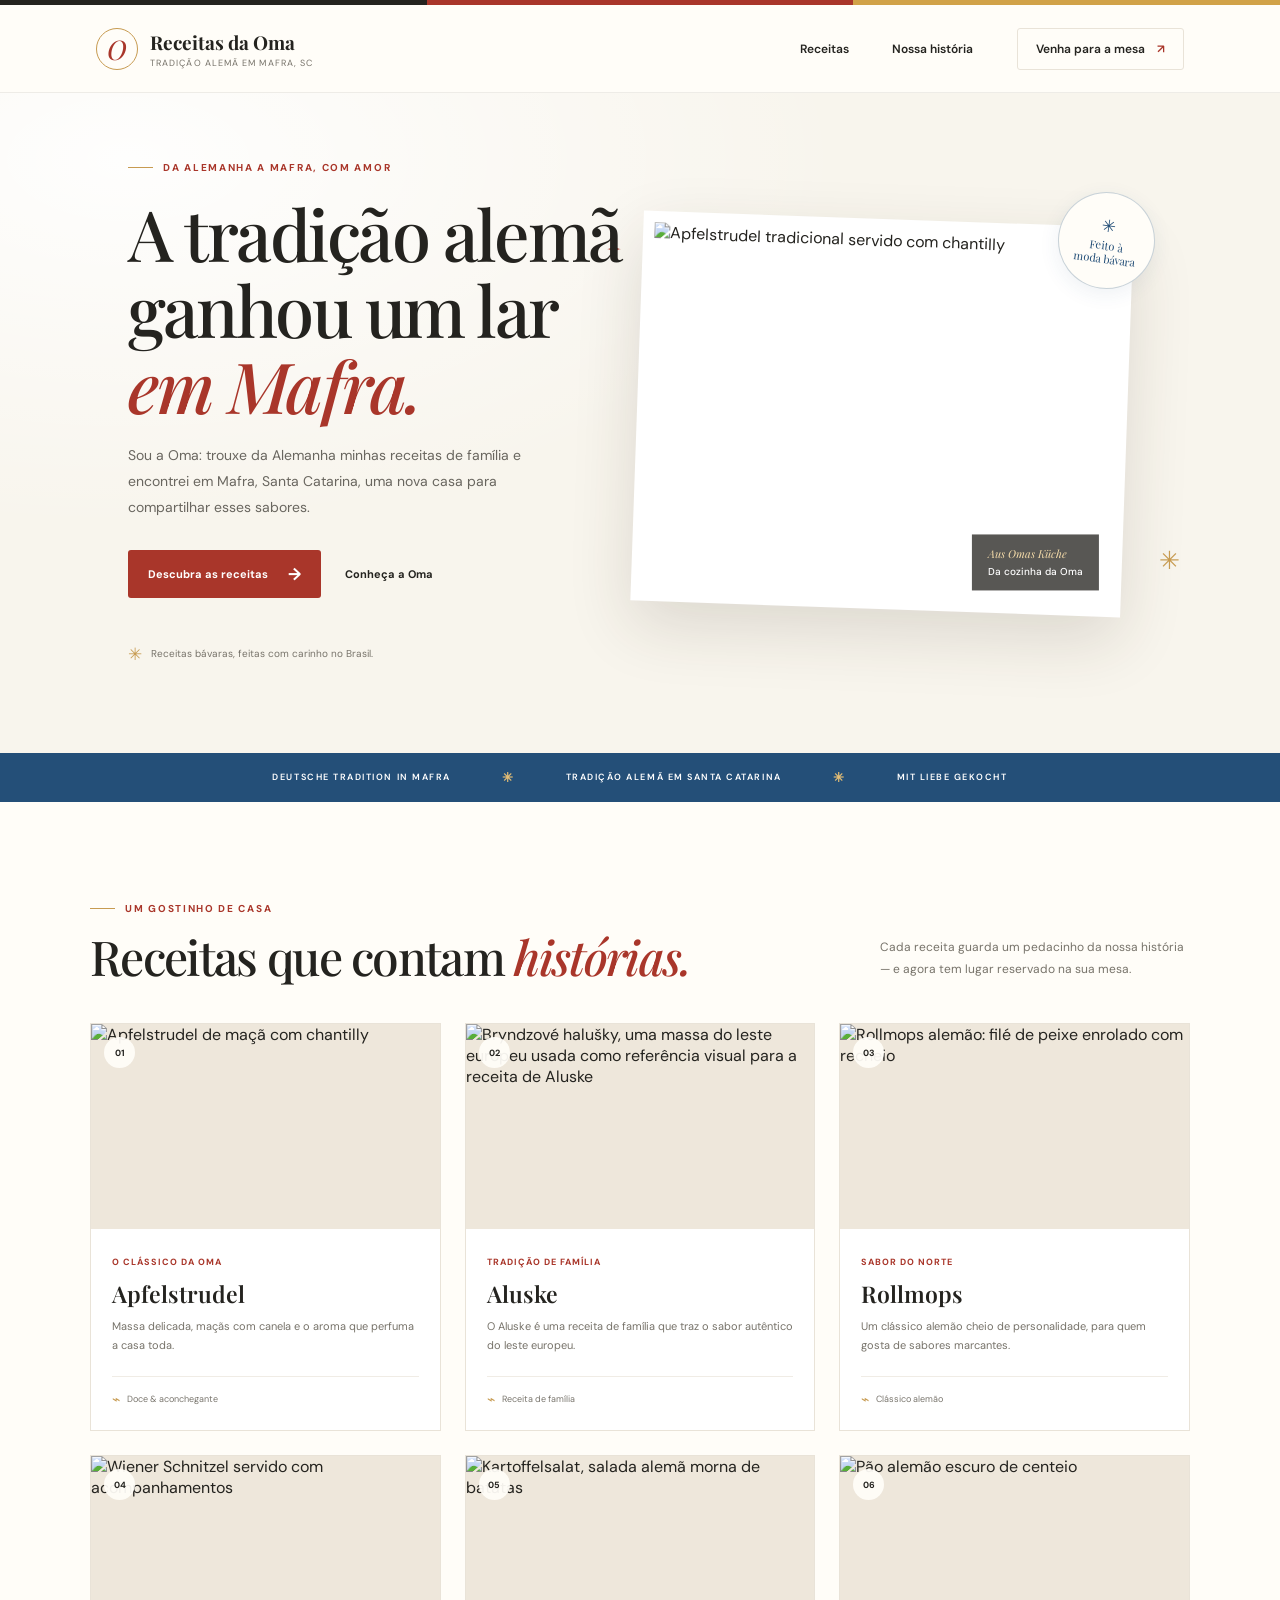
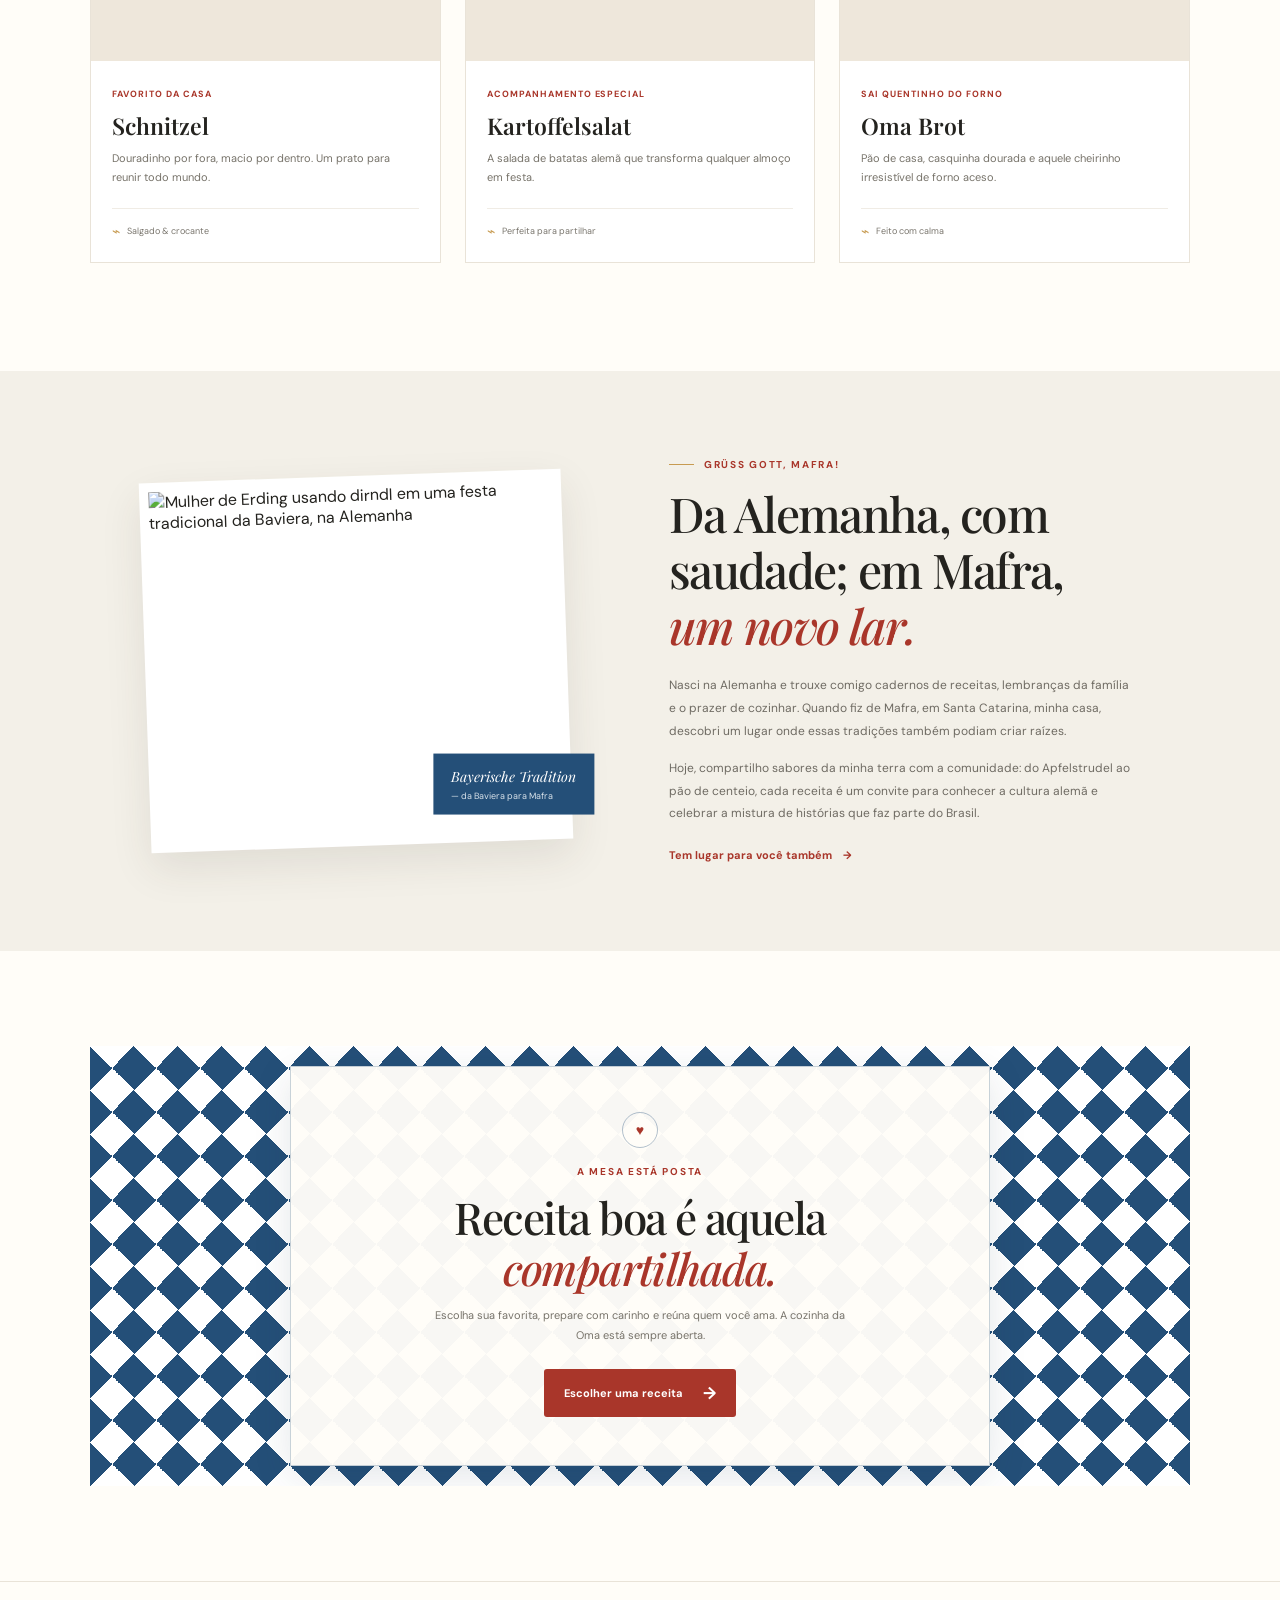
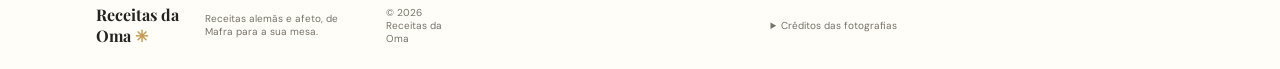
==== index.html @ ea6acdce "Primeiro commit com site de receitas parcialmente completo." ====
<!DOCTYPE html>
<html lang="pt-BR">
<head>
    <meta charset="UTF-8">
    <meta name="viewport" content="width=device-width, initial-scale=1.0">
    <meta name="theme-color" content="#f8f5ed">
    <meta name="description" content="Receitas de uma Oma bávara que fez de Mafra, Santa Catarina, seu lar e compartilha as tradições alemãs com o Brasil.">
    <title>Receitas da Oma | Tradição alemã em Mafra</title>
    <link rel="preconnect" href="https://fonts.googleapis.com">
    <link rel="preconnect" href="https://fonts.gstatic.com" crossorigin>
    <link href="https://fonts.googleapis.com/css2?family=DM+Sans:wght@400;500;600;700&family=Playfair+Display:wght@500;600;700&display=swap" rel="stylesheet">
    <link rel="stylesheet" href="style.css">
</head>
<body>
    <div class="topline" aria-hidden="true"></div>
    <header class="site-header">
        <a class="brand" href="#inicio" aria-label="Receitas da Oma, página inicial">
            <span class="brand-mark" aria-hidden="true">O</span>
            <span class="brand-copy">
                <span class="brand-name">Receitas da Oma</span>
                <span class="brand-caption">Tradição alemã em Mafra, SC</span>
            </span>
        </a>
        <nav class="main-nav" aria-label="Navegação principal">
            <a href="#receitas">Receitas</a>
            <a href="#sobre">Nossa história</a>
            <a class="nav-cta" href="#contato">Venha para a mesa <span aria-hidden="true">↗</span></a>
        </nav>
    </header>

    <main>
        <section class="hero" id="inicio" aria-labelledby="titulo-apresentacao">
            <div class="hero-copy" id="conteudo-apresentacao">
                <p class="eyebrow"><span class="eyebrow-line"></span> Da Alemanha a Mafra, com amor</p>
                <h1 class="hero-title" id="titulo-apresentacao">A tradição alemã ganhou um lar <em>em Mafra.</em></h1>
                <p class="hero-description">Sou a Oma: trouxe da Alemanha minhas receitas de família e encontrei em Mafra, Santa Catarina, uma nova casa para compartilhar esses sabores.</p>
                <div class="hero-actions" id="acoes-apresentacao">
                    <a class="button button-primary" href="#receitas">Descubra as receitas <span aria-hidden="true">→</span></a>
                    <a class="text-link" href="#sobre">Conheça a Oma</a>
                </div>
                <div class="hero-note" id="nota-apresentacao">
                    <span class="note-stars" aria-hidden="true">✳</span>
                    <span>Receitas bávaras, feitas com carinho no Brasil.</span>
                </div>
            </div>
            <div class="hero-art" id="imagem-apresentacao">
                <div class="photo-frame" id="moldura-apresentacao">
                    <img src="https://thumb.wikimedia.org/wikipedia/commons/thumb/8/84/Apfelstrudel_with_whipped_cream.jpg/960px-Apfelstrudel_with_whipped_cream.jpg" alt="Apfelstrudel tradicional servido com chantilly" fetchpriority="high">
                    <div class="photo-label" id="legenda-apresentacao"><span>Aus Omas Küche</span><strong>Da cozinha da Oma</strong></div>
                </div>
                <div class="bavaria-seal" aria-label="Feito à moda bávara">
                    <span class="seal-spark" aria-hidden="true">✳</span>
                    <span>Feito à<br>moda bávara</span>
                </div>
                <span class="hero-spark hero-spark-one" aria-hidden="true">✳</span>
                <span class="hero-spark hero-spark-two" aria-hidden="true">✦</span>
            </div>
        </section>

        <section class="welcome-strip" aria-label="Boas-vindas">
            <span>DEUTSCHE TRADITION IN MAFRA</span><span class="strip-dot" aria-hidden="true">✳</span>
            <span>TRADIÇÃO ALEMÃ EM SANTA CATARINA</span><span class="strip-dot" aria-hidden="true">✳</span>
            <span>MIT LIEBE GEKOCHT</span>
        </section>

        <section class="recipes section-wrap" id="receitas" aria-labelledby="titulo-receitas">
            <div class="section-heading">
                <div>
                    <p class="eyebrow"><span class="eyebrow-line"></span> Um gostinho de casa</p>
                    <h2 class="section-title" id="titulo-receitas">Receitas que contam <em>histórias.</em></h2>
                </div>
                <p class="section-intro">Cada receita guarda um pedacinho da nossa história — e agora tem lugar reservado na sua mesa.</p>
            </div>
            <div class="recipe-grid" id="lista-receitas">
                <article class="recipe-card recipe-featured" id="receita-apfelstrudel" aria-labelledby="titulo-apfelstrudel">
                    <div class="recipe-image apple-image">
                        <img src="https://thumb.wikimedia.org/wikipedia/commons/thumb/8/84/Apfelstrudel_with_whipped_cream.jpg/960px-Apfelstrudel_with_whipped_cream.jpg" alt="Apfelstrudel de maçã com chantilly" loading="lazy">
                        <span class="recipe-number">01</span>
                    </div>
                    <div class="recipe-content">
                        <span class="recipe-origin">O clássico da Oma</span>
                        <h3 class="recipe-title" id="titulo-apfelstrudel">Apfelstrudel</h3>
                        <p>Massa delicada, maçãs com canela e o aroma que perfuma a casa toda.</p>
                        <span class="recipe-detail"><span aria-hidden="true">⌁</span> Doce &amp; aconchegante</span>
                    </div>
                </article>
                <article class="recipe-card" id="receita-aluske" aria-labelledby="titulo-aluske">
                    <div class="recipe-image">
                        <img src="https://s2-receitas.glbimg.com/wE50-nAM1zENRKJE_Wl-eee8BzU=/0x0:1544x906/1360x0/smart/filters:strip_icc()/i.s3.glbimg.com/v1/AUTH_e84042ef78cb4708aeebdf1c68c6cbd6/internal_photos/bs/2018/U/s/oSmvL6RXqmYp79NaK4lg/aluske.png" alt="Bryndzové halušky, uma massa do leste europeu usada como referência visual para a receita de Aluske" loading="lazy">
                        <span class="recipe-number">02</span>
                    </div>
                    <div class="recipe-content">
                        <span class="recipe-origin">Tradição de família</span>
                        <h3 class="recipe-title" id="titulo-aluske">Aluske</h3>
                        <p>O Aluske é uma receita de família que traz o sabor autêntico do leste europeu.</p>
                        <span class="recipe-detail"><span aria-hidden="true">⌁</span> Receita de família</span>
                    </div>
                </article>
                <article class="recipe-card" id="receita-rollmops" aria-labelledby="titulo-rollmops">
                    <div class="recipe-image rollmops-image">
                        <img src="https://upload.wikimedia.org/wikipedia/commons/6/62/Rollmops_01_retouched.jpg" alt="Rollmops alemão: filé de peixe enrolado com recheio" loading="lazy">
                        <span class="recipe-number">03</span>
                    </div>
                    <div class="recipe-content">
                        <span class="recipe-origin">Sabor do norte</span>
                        <h3 class="recipe-title" id="titulo-rollmops">Rollmops</h3>
                        <p>Um clássico alemão cheio de personalidade, para quem gosta de sabores marcantes.</p>
                        <span class="recipe-detail"><span aria-hidden="true">⌁</span> Clássico alemão</span>
                    </div>
                </article>
                <article class="recipe-card" id="receita-schnitzel" aria-labelledby="titulo-schnitzel">
                    <div class="recipe-image schnitzel-image">
                        <img src="https://thumb.wikimedia.org/wikipedia/commons/thumb/3/32/2022-12-29_Wiener_Schnitzel_im_Hotel_Kaiserin_Elisabeth.jpg/960px-2022-12-29_Wiener_Schnitzel_im_Hotel_Kaiserin_Elisabeth.jpg" alt="Wiener Schnitzel servido com acompanhamentos" loading="lazy">
                        <span class="recipe-number">04</span>
                    </div>
                    <div class="recipe-content">
                        <span class="recipe-origin">Favorito da casa</span>
                        <h3 class="recipe-title" id="titulo-schnitzel">Schnitzel</h3>
                        <p>Douradinho por fora, macio por dentro. Um prato para reunir todo mundo.</p>
                        <span class="recipe-detail"><span aria-hidden="true">⌁</span> Salgado &amp; crocante</span>
                    </div>
                </article>
                <article class="recipe-card" id="receita-kartoffelsalat" aria-labelledby="titulo-kartoffelsalat">
                    <div class="recipe-image salad-image">
                        <img src="https://thumb.wikimedia.org/wikipedia/commons/thumb/8/86/Warm_potato_salad_with_ham.jpg/960px-Warm_potato_salad_with_ham.jpg" alt="Kartoffelsalat, salada alemã morna de batatas" loading="lazy">
                        <span class="recipe-number">05</span>
                    </div>
                    <div class="recipe-content">
                        <span class="recipe-origin">Acompanhamento especial</span>
                        <h3 class="recipe-title" id="titulo-kartoffelsalat">Kartoffelsalat</h3>
                        <p>A salada de batatas alemã que transforma qualquer almoço em festa.</p>
                        <span class="recipe-detail"><span aria-hidden="true">⌁</span> Perfeita para partilhar</span>
                    </div>
                </article>
                <article class="recipe-card" id="receita-oma-brot" aria-labelledby="titulo-oma-brot">
                    <div class="recipe-image bread-image">
                        <img src="https://thumb.wikimedia.org/wikipedia/commons/thumb/6/64/German_rye_bread%2C_Massachusetts.jpg/960px-German_rye_bread%2C_Massachusetts.jpg" alt="Pão alemão escuro de centeio" loading="lazy">
                        <span class="recipe-number">06</span>
                    </div>
                    <div class="recipe-content">
                        <span class="recipe-origin">Sai quentinho do forno</span>
                        <h3 class="recipe-title" id="titulo-oma-brot">Oma Brot</h3>
                        <p>Pão de casa, casquinha dourada e aquele cheirinho irresistível de forno aceso.</p>
                        <span class="recipe-detail"><span aria-hidden="true">⌁</span> Feito com calma</span>
                    </div>
                </article>
            </div>
        </section>

        <section class="story" id="sobre" aria-labelledby="titulo-historia">
            <div class="story-inner" id="conteudo-historia">
                <div class="story-photo" id="foto-historia">
                    <img src="https://thumb.wikimedia.org/wikipedia/commons/thumb/a/a8/Young_woman_from_Erding_wearing_a_flower-decorated_dirndl_at_the_Herbstfest_in_Erding.jpg/960px-Young_woman_from_Erding_wearing_a_flower-decorated_dirndl_at_the_Herbstfest_in_Erding.jpg" alt="Mulher de Erding usando dirndl em uma festa tradicional da Baviera, na Alemanha" loading="lazy">
                    <span class="story-photo-note">Bayerische Tradition <span>— da Baviera para Mafra</span></span>
                </div>
                <div class="story-copy" id="texto-historia">
                    <p class="eyebrow"><span class="eyebrow-line"></span> Grüß Gott, Mafra!</p>
                    <h2 class="story-title" id="titulo-historia">Da Alemanha, com saudade; em Mafra, <em>um novo lar.</em></h2>
                    <p>Nasci na Alemanha e trouxe comigo cadernos de receitas, lembranças da família e o prazer de cozinhar. Quando fiz de Mafra, em Santa Catarina, minha casa, descobri um lugar onde essas tradições também podiam criar raízes.</p>
                    <p>Hoje, compartilho sabores da minha terra com a comunidade: do Apfelstrudel ao pão de centeio, cada receita é um convite para conhecer a cultura alemã e celebrar a mistura de histórias que faz parte do Brasil.</p>
                    <a class="text-link story-link" href="#contato">Tem lugar para você também <span aria-hidden="true">→</span></a>
                </div>
            </div>
        </section>

        <section class="contact section-wrap" id="contato" aria-labelledby="titulo-contato">
            <div class="contact-card" id="cartao-contato">
                <div class="contact-message" id="mensagem-contato">
                    <span class="contact-icon" aria-hidden="true">♥</span>
                    <p class="eyebrow">A mesa está posta</p>
                    <h2 class="contact-title" id="titulo-contato">Receita boa é aquela <em>compartilhada.</em></h2>
                    <p>Escolha sua favorita, prepare com carinho e reúna quem você ama. A cozinha da Oma está sempre aberta.</p>
                    <a class="button button-primary" href="#receitas">Escolher uma receita <span aria-hidden="true">→</span></a>
                </div>
            </div>
        </section>
    </main>

    <footer class="site-footer">
        <a class="footer-brand" href="#inicio">Receitas da Oma <span>✳</span></a>
        <p>Receitas alemãs e afeto, de Mafra para a sua mesa.</p>
        <span class="footer-copy">© 2026 Receitas da Oma</span>
        <details class="image-credits" id="creditos-imagens">
            <summary>Créditos das fotografias</summary>
            <p>As fotos podem aparecer recortadas para se ajustarem ao layout do site.</p>
            <ul>
                <li>Apfelstrudel: FakirNL, <a href="https://commons.wikimedia.org/wiki/File:Apfelstrudel_with_whipped_cream.jpg" target="_blank" rel="noopener noreferrer">Wikimedia Commons</a>, <a href="https://creativecommons.org/licenses/by-sa/4.0/" target="_blank" rel="noopener noreferrer">CC BY-SA 4.0</a>.</li>
                <li>Halušky, referência visual para Aluske: Matus Kacmar, <a href="https://commons.wikimedia.org/wiki/File:Bryndzov%C3%A9_halu%C5%A1ky.jpg" target="_blank" rel="noopener noreferrer">Wikimedia Commons</a>, <a href="https://creativecommons.org/licenses/by/2.0/" target="_blank" rel="noopener noreferrer">CC BY 2.0</a>.</li>
                <li>Rollmops: Ra Boe, <a href="https://commons.wikimedia.org/wiki/File:Rollmops_01_retouched.jpg" target="_blank" rel="noopener noreferrer">Wikimedia Commons</a>, <a href="https://creativecommons.org/licenses/by-sa/2.5/" target="_blank" rel="noopener noreferrer">CC BY-SA 2.5</a>.</li>
                <li>Wiener Schnitzel: Burkhard Mücke, <a href="https://commons.wikimedia.org/wiki/File:2022-12-29_Wiener_Schnitzel_im_Hotel_Kaiserin_Elisabeth.jpg" target="_blank" rel="noopener noreferrer">Wikimedia Commons</a>, <a href="https://creativecommons.org/licenses/by-sa/4.0/" target="_blank" rel="noopener noreferrer">CC BY-SA 4.0</a>.</li>
                <li>Kartoffelsalat: jules, <a href="https://commons.wikimedia.org/wiki/File:Warm_potato_salad_with_ham.jpg" target="_blank" rel="noopener noreferrer">Wikimedia Commons</a>, <a href="https://creativecommons.org/licenses/by/2.0/" target="_blank" rel="noopener noreferrer">CC BY 2.0</a>.</li>
                <li>Pão de centeio: Daderot, <a href="https://commons.wikimedia.org/wiki/File:German_rye_bread,_Massachusetts.jpg" target="_blank" rel="noopener noreferrer">Wikimedia Commons</a>, domínio público (CC0).</li>
                <li>Dirndl no Herbstfest de Erding: Photosaisons, <a href="https://commons.wikimedia.org/wiki/File:Young_woman_from_Erding_wearing_a_flower-decorated_dirndl_at_the_Herbstfest_in_Erding.jpg" target="_blank" rel="noopener noreferrer">Wikimedia Commons</a>, <a href="https://creativecommons.org/licenses/by-sa/4.0/" target="_blank" rel="noopener noreferrer">CC BY-SA 4.0</a>.</li>
            </ul>
        </details>
    </footer>
</body>
</html>
---- style.css ----
:root {
    color-scheme: light;
    --cream: #f8f5ed;
    --paper: #fffdf8;
    --ink: #24231f;
    --muted: #77736a;
    --red: #a9362a;
    --red-dark: #84291f;
    --blue: #244f78;
    --blue-light: #dce8ef;
    --gold: #c79b51;
    --line: #e9e3d8;
    --serif: "Playfair Display", Georgia, serif;
    --sans: "DM Sans", Arial, sans-serif;
}

* {
    box-sizing: border-box;
}

html {
    scroll-behavior: smooth;
    scroll-padding-top: 96px;
}

body {
    margin: 0;
    color: var(--ink);
    background: var(--paper);
    font-family: var(--sans);
    -webkit-font-smoothing: antialiased;
}

img {
    display: block;
    width: 100%;
    height: 100%;
    object-fit: cover;
}

a {
    color: inherit;
}

.topline {
    height: 5px;
    background: linear-gradient(to right, #24231f 0 33.33%, #a9362a 33.33% 66.66%, #d1a248 66.66% 100%);
}

.site-header {
    position: relative;
    z-index: 2;
    display: flex;
    min-height: 88px;
    align-items: center;
    justify-content: space-between;
    padding: 0 max(7.5vw, 32px);
    border-bottom: 1px solid rgba(41, 38, 32, .08);
    background: rgba(255, 253, 248, .96);
}

.brand {
    display: inline-flex;
    align-items: center;
    gap: 12px;
    text-decoration: none;
}

.brand-mark {
    display: grid;
    width: 42px;
    height: 42px;
    place-items: center;
    border: 1px solid var(--gold);
    border-radius: 50%;
    color: var(--red);
    font-family: var(--serif);
    font-size: 27px;
    font-style: italic;
}

.brand-copy {
    display: grid;
    gap: 2px;
}

.brand-name,
.footer-brand {
    font-family: var(--serif);
    font-size: 19px;
    font-weight: 700;
}

.brand-caption {
    color: var(--muted);
    font-size: 9px;
    letter-spacing: .12em;
    text-transform: uppercase;
}

.main-nav {
    display: flex;
    align-items: center;
    gap: clamp(22px, 3.4vw, 48px);
    font-size: 12px;
    font-weight: 600;
}

.main-nav a {
    text-decoration: none;
    transition: color .2s ease;
}

.main-nav a:hover,
.text-link:hover {
    color: var(--red);
}

.main-nav .nav-cta {
    padding: 12px 18px;
    border: 1px solid var(--line);
    border-radius: 3px;
}

.nav-cta span {
    margin-left: 9px;
    color: var(--red);
}

.hero {
    position: relative;
    display: grid;
    min-height: 590px;
    grid-template-columns: 1.02fr .98fr;
    align-items: center;
    overflow: hidden;
    padding: 60px max(10vw, 48px) 88px;
    background:
        radial-gradient(ellipse at 10% 10%, rgba(255, 255, 255, .9), transparent 44%),
        var(--cream);
}

#conteudo-apresentacao {
    position: relative;
    z-index: 1;
    max-width: 560px;
    padding: 8px 0 0;
}

.eyebrow {
    display: flex;
    align-items: center;
    gap: 10px;
    margin: 0 0 21px;
    color: var(--red);
    font-size: 10px;
    font-weight: 700;
    letter-spacing: .17em;
    text-transform: uppercase;
}

.eyebrow-line {
    width: 25px;
    height: 1px;
    background: var(--gold);
}

h1,
h2,
h3,
p {
    margin-top: 0;
}

.hero-title,
.section-title,
.story-title,
.contact-title {
    margin-bottom: 20px;
    font-family: var(--serif);
    font-weight: 500;
    letter-spacing: -.035em;
}

.hero-title {
    max-width: 590px;
    font-size: clamp(48px, 5.5vw, 74px);
    line-height: 1.08;
}

.hero-title em,
.section-title em,
.story-title em,
.contact-title em {
    color: var(--red);
    font-weight: 500;
}

.hero-description {
    max-width: 425px;
    margin-bottom: 29px;
    color: #69665f;
    font-size: 14px;
    line-height: 1.85;
}

.hero-actions {
    display: flex;
    flex-wrap: wrap;
    align-items: center;
    gap: 24px;
}

.button {
    display: inline-flex;
    min-height: 48px;
    align-items: center;
    justify-content: center;
    gap: 20px;
    padding: 0 20px;
    border-radius: 3px;
    font-size: 11px;
    font-weight: 700;
    text-decoration: none;
    transition: background .2s ease, transform .2s ease;
}

.button:hover {
    transform: translateY(-2px);
}

.button-primary {
    color: white;
    background: var(--red);
}

.button-primary:hover {
    background: var(--red-dark);
}

.button-primary span,
.button-light span {
    font-size: 17px;
}

.text-link {
    font-size: 11px;
    font-weight: 700;
    text-decoration: none;
    transition: color .2s ease;
}

.hero-note {
    display: flex;
    align-items: center;
    gap: 9px;
    margin-top: 45px;
    color: #77736a;
    font-size: 10px;
}

.note-stars {
    color: var(--gold);
    font-size: 17px;
}

#imagem-apresentacao {
    position: relative;
    width: min(100%, 490px);
    justify-self: end;
    margin: 10px 5% 0 0;
}

.photo-frame {
    position: relative;
    width: 100%;
    height: 390px;
    padding: 11px;
    background: white;
    box-shadow: 0 24px 65px rgba(56, 45, 30, .14);
    transform: rotate(2deg);
}

.photo-frame::after {
    position: absolute;
    z-index: 0;
    inset: 11px;
    border: 1px solid rgba(255, 255, 255, .3);
    content: "";
    pointer-events: none;
}

.photo-frame img {
    object-position: center 55%;
}

.photo-label {
    position: absolute;
    right: 23px;
    bottom: 24px;
    display: grid;
    gap: 4px;
    padding: 12px 16px;
    color: white;
    background: rgba(36, 35, 31, .76);
    transform: rotate(-2deg);
}

.photo-label span {
    color: #f2d9a8;
    font-family: var(--serif);
    font-size: 11px;
    font-style: italic;
}

.photo-label strong {
    font-size: 10px;
    font-weight: 500;
}

.bavaria-seal {
    position: absolute;
    z-index: 1;
    top: -27px;
    right: -28px;
    display: grid;
    width: 97px;
    height: 97px;
    align-content: center;
    justify-items: center;
    gap: 3px;
    border: 1px solid rgba(36, 79, 120, .25);
    border-radius: 50%;
    color: var(--blue);
    background: var(--paper);
    box-shadow: 0 5px 20px rgba(36, 79, 120, .08);
    font-family: var(--serif);
    font-size: 11px;
    line-height: 1.2;
    text-align: center;
    transform: rotate(8deg);
}

.seal-spark {
    font-family: var(--sans);
    font-size: 17px;
}

.hero-spark {
    position: absolute;
    color: var(--gold);
}

.hero-spark-one {
    right: -53px;
    bottom: 32px;
    font-size: 25px;
}

.hero-spark-two {
    top: 18px;
    left: -31px;
    color: var(--red);
    font-size: 19px;
}

.welcome-strip {
    display: flex;
    min-height: 49px;
    align-items: center;
    justify-content: center;
    gap: clamp(17px, 4vw, 55px);
    padding: 12px 24px;
    color: white;
    background: var(--blue);
    font-size: 9px;
    font-weight: 600;
    letter-spacing: .17em;
}

.strip-dot {
    color: #e3bd75;
    font-size: 13px;
}

.section-wrap {
    width: min(1100px, calc(100% - 64px));
    margin: 0 auto;
}

.recipes {
    padding-top: 100px;
    padding-bottom: 108px;
}

.section-heading {
    display: flex;
    align-items: end;
    justify-content: space-between;
    gap: 35px;
    margin-bottom: 39px;
}

.section-heading .eyebrow {
    margin-bottom: 14px;
}

.section-title,
.story-title,
.contact-title {
    font-size: clamp(34px, 4vw, 48px);
    line-height: 1.16;
}

.section-title {
    margin-bottom: 0;
}

.section-intro {
    max-width: 310px;
    margin-bottom: 4px;
    color: var(--muted);
    font-size: 12px;
    line-height: 1.8;
}

#lista-receitas {
    display: grid;
    grid-template-columns: repeat(3, minmax(0, 1fr));
    gap: 24px;
}

.recipe-card {
    overflow: hidden;
    border: 1px solid var(--line);
    background: white;
    transition: box-shadow .25s ease, transform .25s ease;
}

.recipe-card:hover {
    box-shadow: 0 15px 35px rgba(50, 42, 31, .1);
    transform: translateY(-4px);
}

.recipe-image {
    position: relative;
    height: 205px;
    overflow: hidden;
    background: #eee7db;
}

.recipe-image img {
    transition: transform .45s ease;
}

.recipe-card:hover .recipe-image img {
    transform: scale(1.04);
}

.recipe-image.apple-image img {
    object-position: center 58%;
}

.recipe-image.rollmops-image img {
    object-position: center 62%;
}

.recipe-image.schnitzel-image img {
    object-position: center 53%;
}

.recipe-image.salad-image img {
    object-position: center 50%;
}

.recipe-image.bread-image img {
    object-position: center 55%;
}

.recipe-number {
    position: absolute;
    top: 13px;
    left: 13px;
    display: grid;
    width: 31px;
    height: 31px;
    place-items: center;
    border-radius: 50%;
    color: var(--ink);
    background: rgba(255, 253, 248, .94);
    font-size: 9px;
    font-weight: 700;
}

.recipe-content {
    padding: 20px 21px 22px;
}

.recipe-origin {
    color: var(--red);
    font-size: 9px;
    font-weight: 700;
    letter-spacing: .11em;
    text-transform: uppercase;
}

.recipe-title {
    margin: 8px 0 8px;
    font-family: var(--serif);
    font-size: 23px;
    font-weight: 600;
}

.recipe-content p {
    min-height: 42px;
    margin-bottom: 17px;
    color: var(--muted);
    font-size: 11px;
    line-height: 1.7;
}

.recipe-detail {
    display: flex;
    align-items: center;
    gap: 7px;
    padding-top: 13px;
    border-top: 1px solid #f0ece5;
    color: #79756d;
    font-size: 9px;
}

.recipe-detail span {
    color: var(--gold);
    font-size: 14px;
}

.story {
    position: relative;
    overflow: hidden;
    padding: 87px 32px;
    background: #f3f0e8;
}

#conteudo-historia {
    position: relative;
    display: grid;
    width: min(990px, 100%);
    grid-template-columns: .95fr 1.05fr;
    align-items: center;
    gap: clamp(45px, 8vw, 105px);
    margin: 0 auto;
}

#foto-historia {
    position: relative;
    height: 370px;
    padding: 9px;
    background: white;
    box-shadow: 0 16px 42px rgba(54, 46, 35, .1);
    transform: rotate(-2deg);
}

.story-photo img {
    object-position: center;
}

.story-photo-note {
    position: absolute;
    right: -23px;
    bottom: 26px;
    display: grid;
    gap: 4px;
    padding: 13px 18px;
    color: white;
    background: var(--blue);
    font-family: var(--serif);
    font-size: 14px;
    font-style: italic;
    transform: rotate(2deg);
}

.story-photo-note span {
    color: #d7e1e9;
    font-family: var(--sans);
    font-size: 9px;
    font-style: normal;
}

#texto-historia .eyebrow {
    margin-bottom: 15px;
}

.story-title {
    max-width: 460px;
    margin-bottom: 21px;
}

#texto-historia > p:not(.eyebrow) {
    margin-bottom: 14px;
    color: #6f6b63;
    font-size: 12px;
    line-height: 1.9;
}

.story-link {
    display: inline-flex;
    gap: 11px;
    margin-top: 9px;
    color: var(--red);
}

.contact {
    padding-top: 95px;
    padding-bottom: 95px;
}

#cartao-contato {
    position: relative;
    overflow: hidden;
    padding: 20px;
    background-color: white;
    background-image: repeating-conic-gradient(from 45deg, var(--blue) 0% 25%, white 0% 50%);
    background-size: 44px 44px;
}

#mensagem-contato {
    position: relative;
    max-width: 700px;
    margin: 0 auto;
    padding: 45px 25px 48px;
    border: 1px solid rgba(36, 79, 120, .25);
    background: rgba(255, 253, 248, .97);
    box-shadow: 0 10px 36px rgba(31, 55, 78, .12);
    text-align: center;
}

.contact-icon {
    display: grid;
    width: 36px;
    height: 36px;
    place-items: center;
    margin: 0 auto 17px;
    border: 1px solid rgba(36, 79, 120, .35);
    border-radius: 50%;
    color: var(--red);
    font-size: 14px;
}

.contact .eyebrow {
    justify-content: center;
    margin-bottom: 13px;
    color: var(--red);
}

.contact .eyebrow-line {
    background: var(--gold);
}

.contact-title {
    max-width: 600px;
    margin: 0 auto 13px;
    font-size: clamp(32px, 4vw, 44px);
}

.contact-title em {
    color: var(--red);
}

#mensagem-contato > p:not(.eyebrow) {
    max-width: 410px;
    margin: 0 auto 23px;
    color: var(--muted);
    font-size: 11px;
    line-height: 1.8;
}

.site-footer {
    display: flex;
    min-height: 88px;
    align-items: center;
    justify-content: space-between;
    gap: 20px;
    padding: 20px max(7.5vw, 32px);
    border-top: 1px solid var(--line);
    background: var(--paper);
}

.footer-brand {
    color: var(--ink);
    font-size: 16px;
    text-decoration: none;
}

.footer-brand span {
    color: var(--gold);
}

.site-footer p,
.footer-copy {
    margin: 0;
    color: var(--muted);
    font-size: 10px;
}

.image-credits {
    width: 100%;
    color: var(--muted);
    font-size: 10px;
}

.image-credits summary {
    width: fit-content;
    margin: 0 auto;
    cursor: pointer;
}

.image-credits ul {
    display: grid;
    max-width: 900px;
    gap: 7px;
    margin: 14px auto 0;
    padding-left: 20px;
    line-height: 1.6;
    text-align: left;
}

.image-credits > p {
    margin-top: 12px;
    text-align: center;
}

.image-credits a {
    color: var(--blue);
}

@media (max-width: 900px) {
    .site-header {
        padding-right: 5vw;
        padding-left: 5vw;
    }

    .hero {
        min-height: 530px;
        padding-right: 7vw;
        padding-left: 7vw;
    }

    #imagem-apresentacao {
        width: min(100%, 390px);
        margin-right: 2%;
    }

    .photo-frame {
        height: 330px;
    }

    #lista-receitas {
        grid-template-columns: repeat(2, minmax(0, 1fr));
    }

    #conteudo-historia {
        gap: 50px;
    }
}

@media (max-width: 640px) {
    html {
        scroll-padding-top: 75px;
    }

    .site-header {
        min-height: 72px;
        padding: 0 20px;
    }

    .brand-mark {
        width: 37px;
        height: 37px;
    }

    .brand-name {
        font-size: 17px;
    }

    .brand-caption {
        font-size: 8px;
    }

    .main-nav {
        gap: 14px;
    }

    .main-nav > a:not(.nav-cta) {
        display: none;
    }

    .main-nav .nav-cta {
        padding: 10px 11px;
        font-size: 10px;
    }

    .hero {
        grid-template-columns: 1fr;
        gap: 42px;
        padding: 58px 26px 67px;
    }

    #conteudo-apresentacao {
        max-width: 520px;
    }

    .hero-title {
        max-width: 450px;
        font-size: clamp(45px, 12vw, 65px);
    }

    .hero-description {
        max-width: 390px;
    }

    .hero-note {
        margin-top: 28px;
    }

    #imagem-apresentacao {
        width: min(82%, 390px);
        justify-self: center;
        margin: 0 0 9px;
    }

    .photo-frame {
        height: clamp(255px, 72vw, 340px);
    }

    .bavaria-seal {
        right: -29px;
        width: 84px;
        height: 84px;
        font-size: 10px;
    }

    .welcome-strip {
        min-height: 45px;
        gap: 13px;
        overflow: hidden;
        white-space: nowrap;
        font-size: 8px;
    }

    .welcome-strip span:nth-of-type(2),
    .welcome-strip span:nth-of-type(3),
    .welcome-strip span:nth-of-type(4) {
        display: none;
    }

    .section-wrap {
        width: calc(100% - 40px);
    }

    .recipes {
        padding-top: 72px;
        padding-bottom: 74px;
    }

    .section-heading {
        display: block;
        margin-bottom: 26px;
    }

    .section-title,
    .story-title {
        font-size: 38px;
    }

    .section-intro {
        max-width: 390px;
        margin-top: 16px;
    }

    #lista-receitas {
        grid-template-columns: 1fr;
        gap: 17px;
    }

    .recipe-card {
        display: grid;
        grid-template-columns: 39% 1fr;
        min-height: 182px;
    }

    .recipe-image {
        height: 100%;
        min-height: 182px;
    }

    .recipe-content {
        align-self: center;
        padding: 15px;
    }

    .recipe-title {
        font-size: 20px;
    }

    .recipe-content p {
        min-height: 0;
        margin-bottom: 10px;
        font-size: 10px;
    }

    .recipe-detail {
        padding-top: 9px;
        font-size: 8px;
    }

    .story {
        padding: 66px 25px;
    }

    #conteudo-historia {
        grid-template-columns: 1fr;
        gap: 43px;
    }

    #foto-historia {
        width: min(88%, 420px);
        height: 300px;
        margin: 0 auto;
    }

    #texto-historia {
        max-width: 500px;
        margin: 0 auto;
    }

    .story-title {
        font-size: 36px;
    }

    .contact {
        padding-top: 65px;
        padding-bottom: 65px;
    }

    #cartao-contato {
        padding: 12px;
    }

    #mensagem-contato {
        padding: 40px 18px 42px;
    }

    .site-footer {
        flex-wrap: wrap;
        justify-content: center;
        padding: 23px 20px;
        text-align: center;
    }

    .site-footer p {
        order: 1;
        width: 100%;
    }

    .image-credits {
        order: 2;
    }
}

@media (max-width: 390px) {
    .brand {
        gap: 8px;
    }

    .brand-name {
        font-size: 15px;
    }

    .nav-cta {
        max-width: 125px;
        line-height: 1.4;
        text-align: center;
    }

    .recipe-card {
        grid-template-columns: 34% 1fr;
    }

    .recipe-content {
        padding: 13px 11px;
    }
}

@media (prefers-reduced-motion: reduce) {
    *,
    *::before,
    *::after {
        scroll-behavior: auto !important;
        transition-duration: .01ms !important;
    }
}
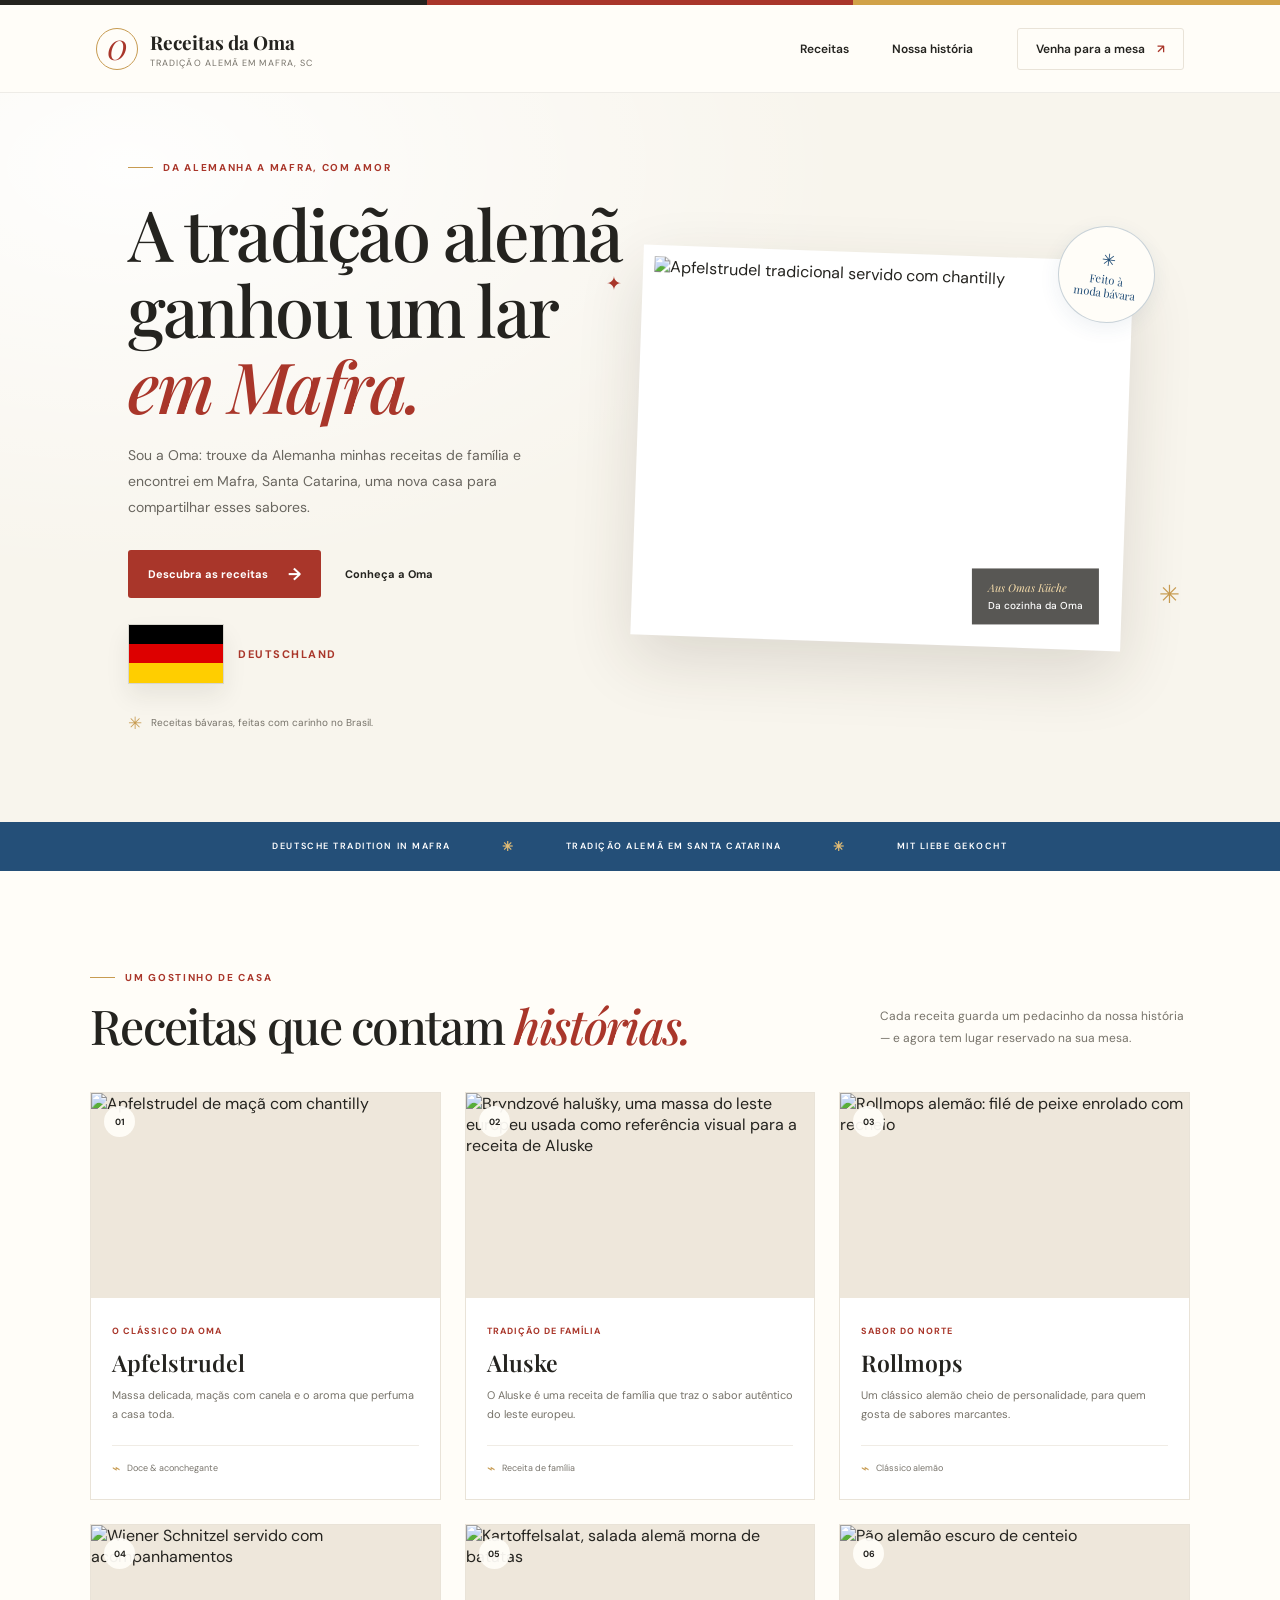
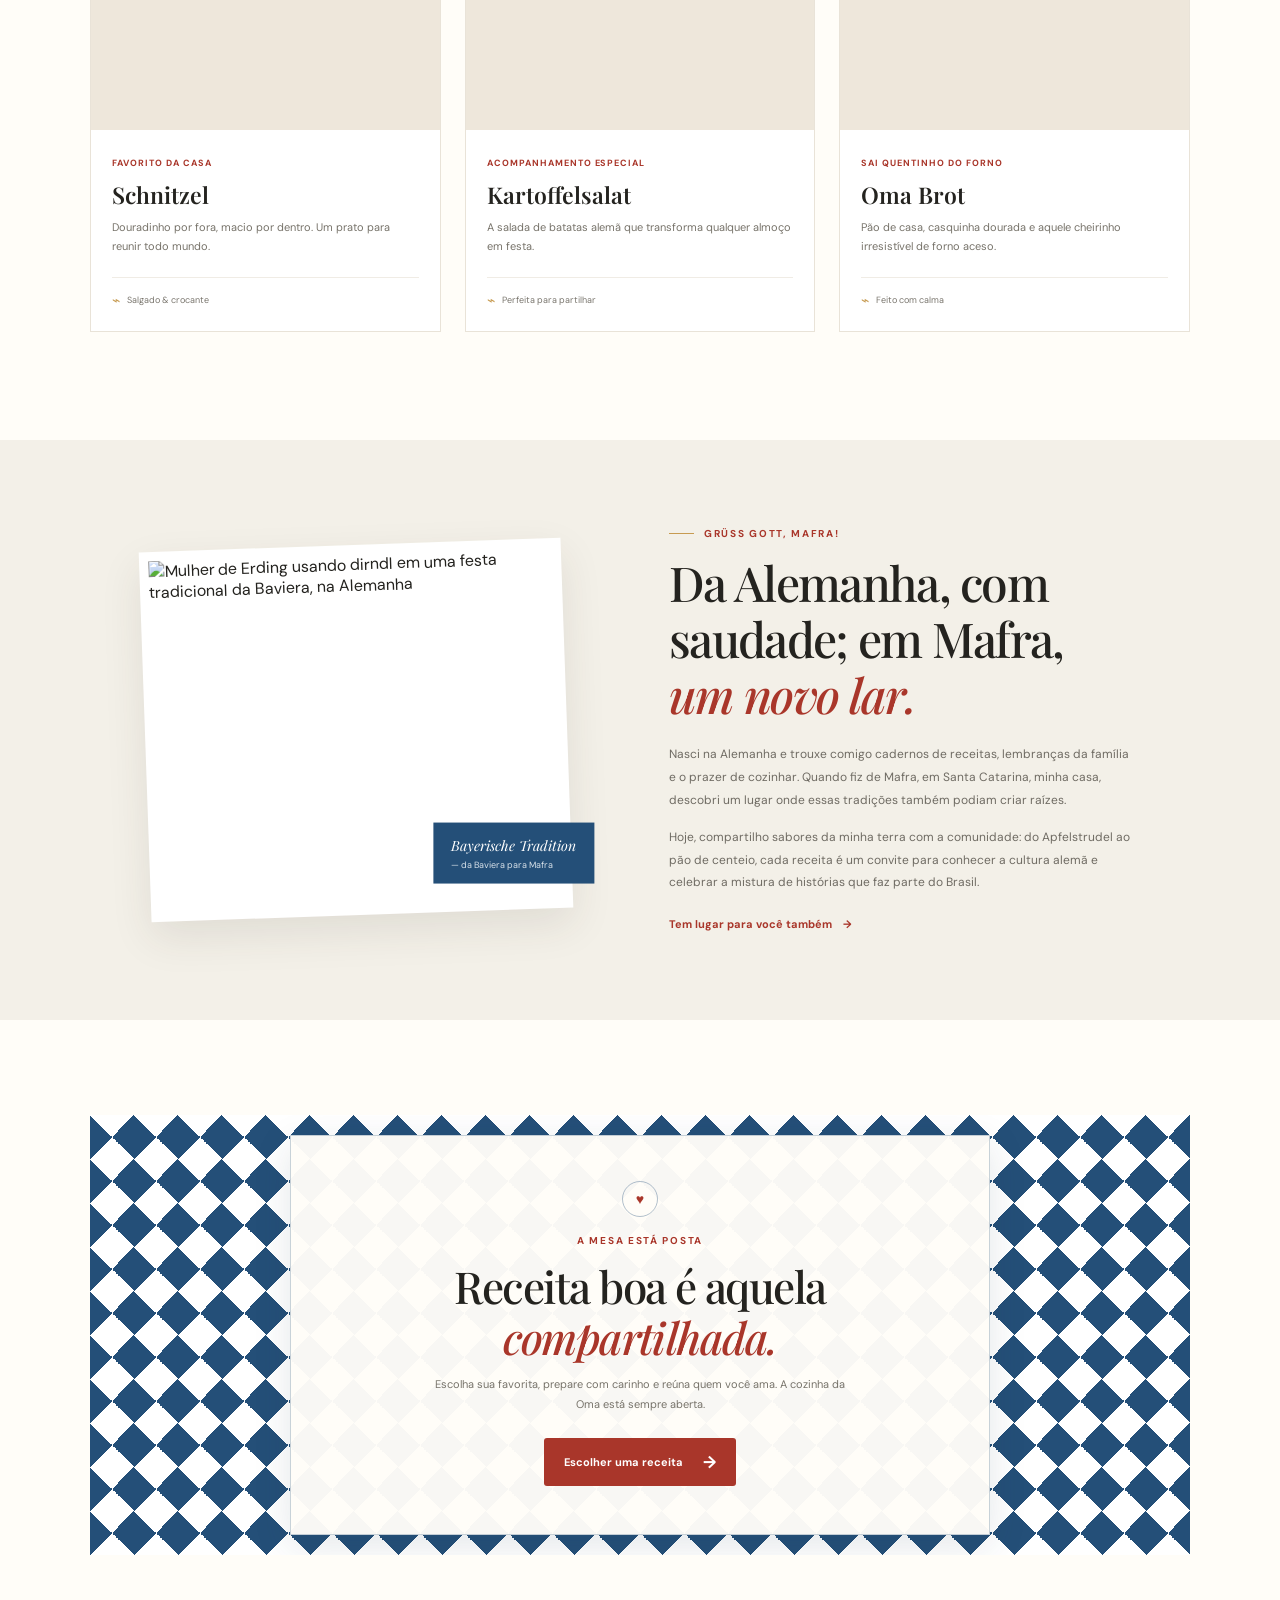
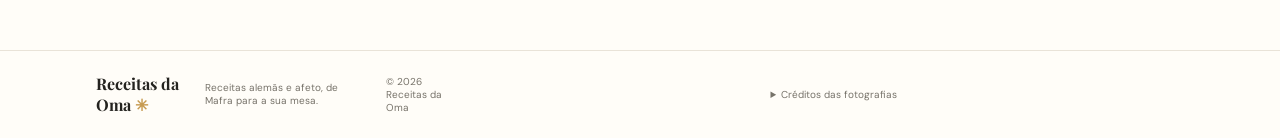
==== commit f224d6fa: "Feito melhorias e desenvolvendo melhor conforme o projeto." ====
--- a/index.html
+++ b/index.html
@@ -38,6 +38,14 @@
                     <a class="button button-primary" href="#receitas">Descubra as receitas <span aria-hidden="true">→</span></a>
                     <a class="text-link" href="#sobre">Conheça a Oma</a>
                 </div>
+                <div class="hero-country" aria-label="Bandeira da Alemanha">
+                    <span class="germany-flag" aria-hidden="true">
+                        <span class="stripe black"></span>
+                        <span class="stripe red"></span>
+                        <span class="stripe gold"></span>
+                    </span>
+                    <span class="country-label">Deutschland</span>
+                </div>
                 <div class="hero-note" id="nota-apresentacao">
                     <span class="note-stars" aria-hidden="true">✳</span>
                     <span>Receitas bávaras, feitas com carinho no Brasil.</span>
--- a/style.css
+++ b/style.css
@@ -250,11 +250,55 @@
     transition: color .2s ease;
 }
 
+.hero-country {
+    display: flex;
+    align-items: center;
+    gap: 14px;
+    margin-top: 26px;
+    color: var(--ink);
+    font-size: 11px;
+    font-weight: 700;
+    letter-spacing: .14em;
+    text-transform: uppercase;
+}
+
+.germany-flag {
+    display: inline-flex;
+    flex-direction: column;
+    width: 96px;
+    height: 60px;
+    overflow: hidden;
+    border: 1px solid rgba(36, 35, 31, .15);
+    box-shadow: 0 12px 24px rgba(36, 35, 31, .08);
+}
+
+.stripe {
+    display: block;
+    width: 100%;
+    height: 33.333%;
+}
+
+.stripe.black {
+    background: #000000;
+}
+
+.stripe.red {
+    background: #dd0000;
+}
+
+.stripe.gold {
+    background: #ffce00;
+}
+
+.country-label {
+    color: var(--red);
+}
+
 .hero-note {
     display: flex;
     align-items: center;
     gap: 9px;
-    margin-top: 45px;
+    margin-top: 28px;
     color: #77736a;
     font-size: 10px;
 }
